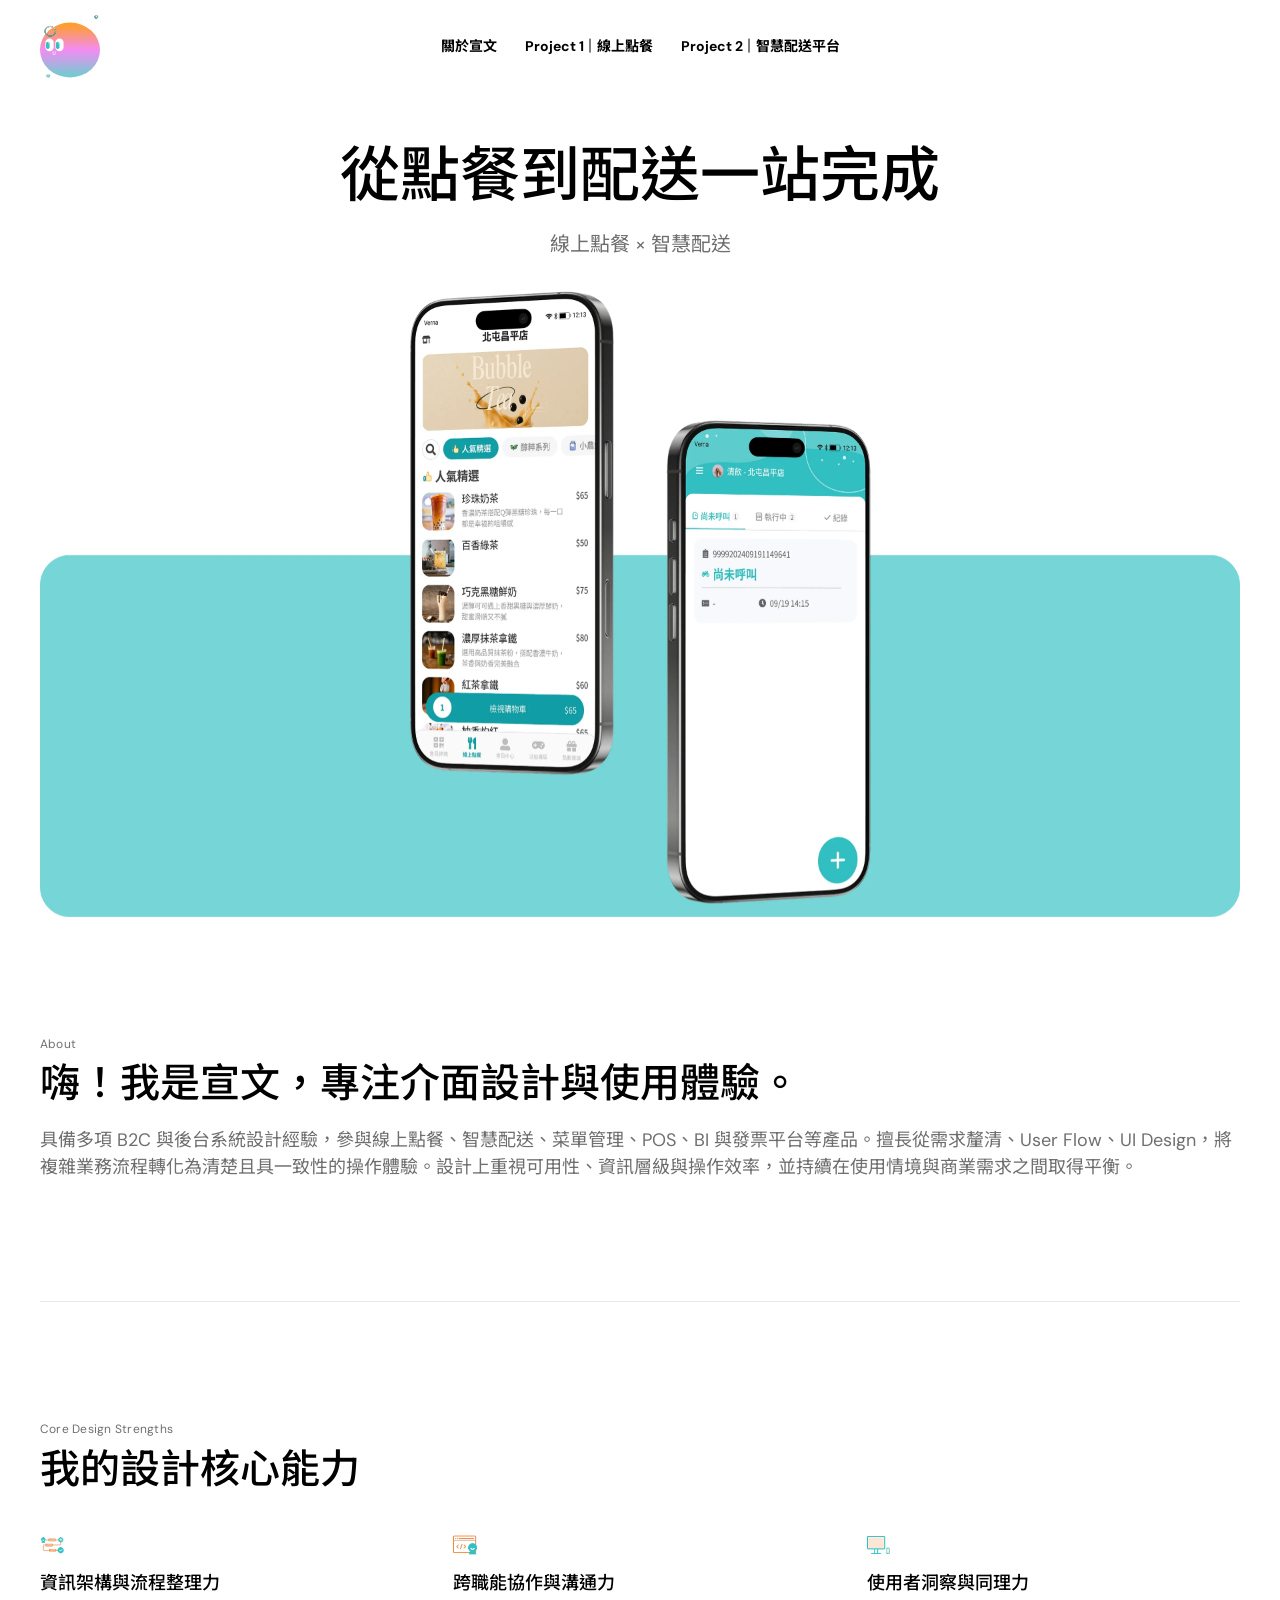
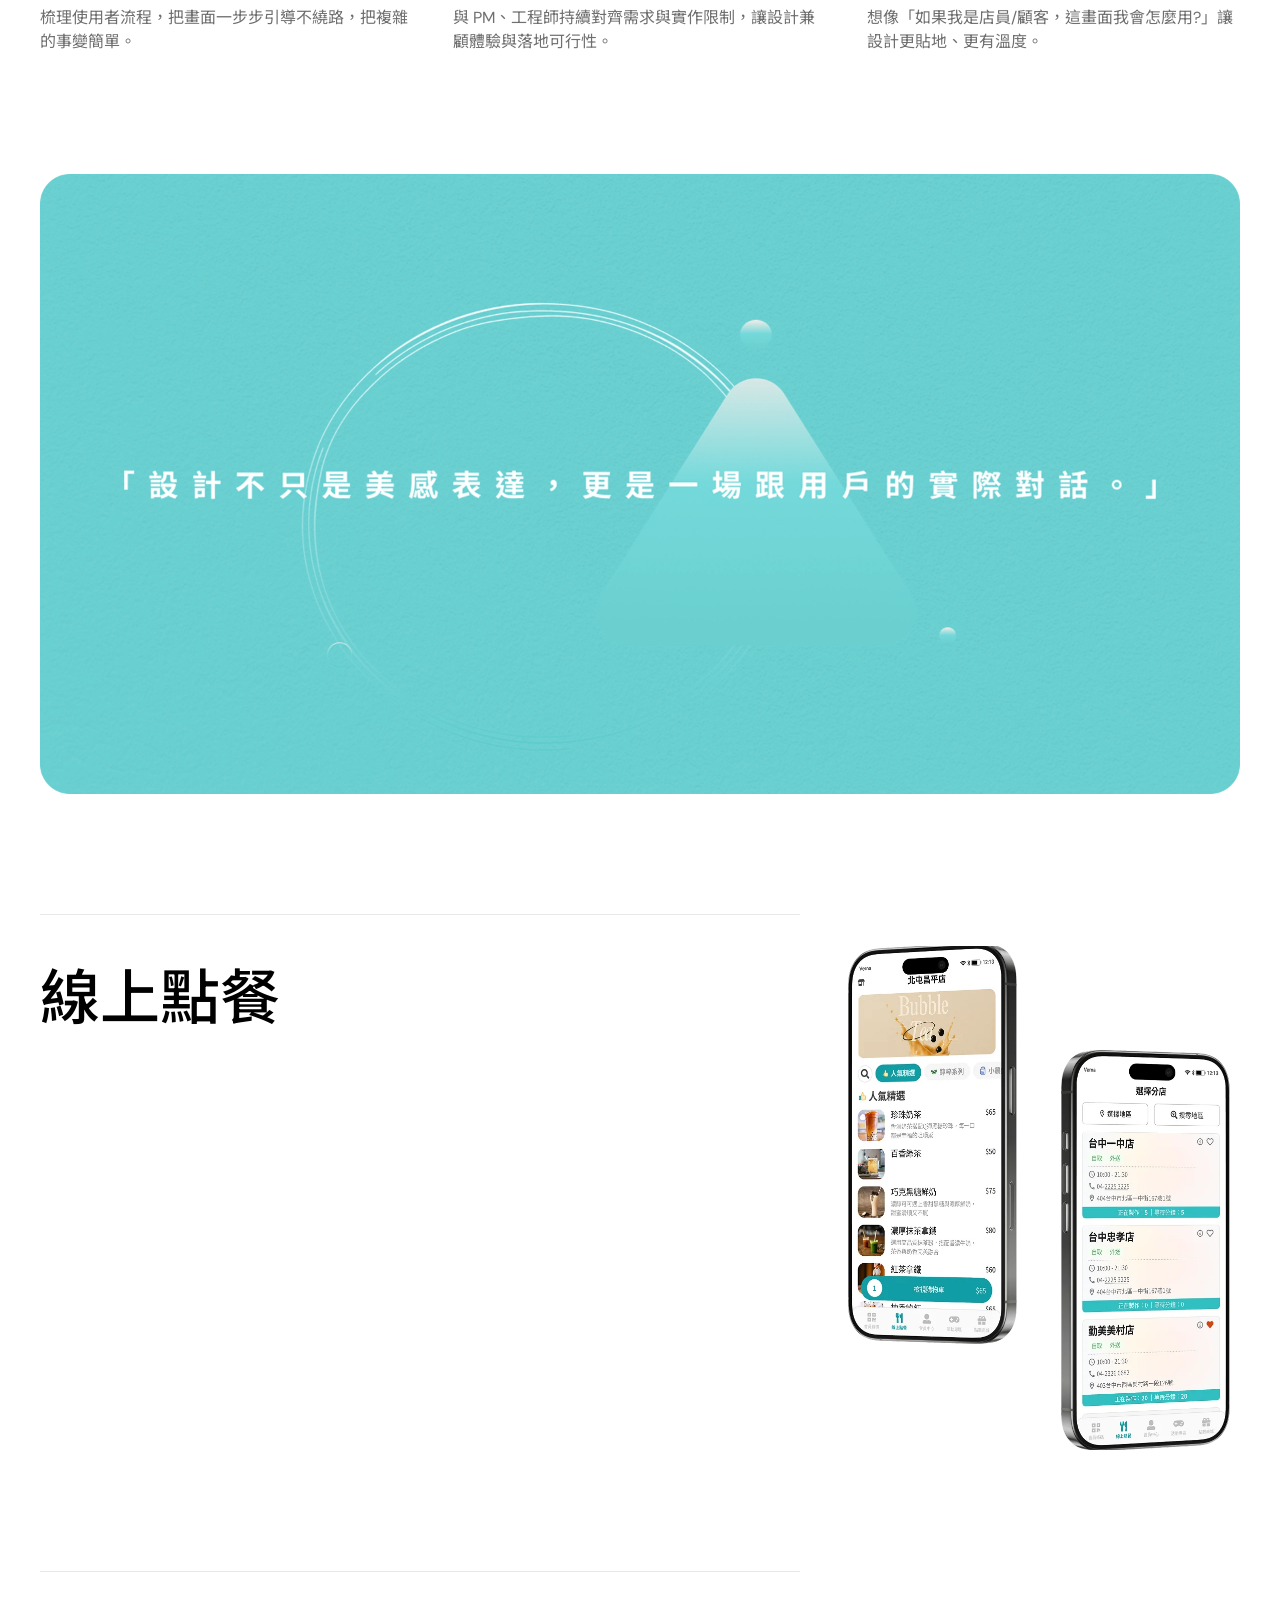
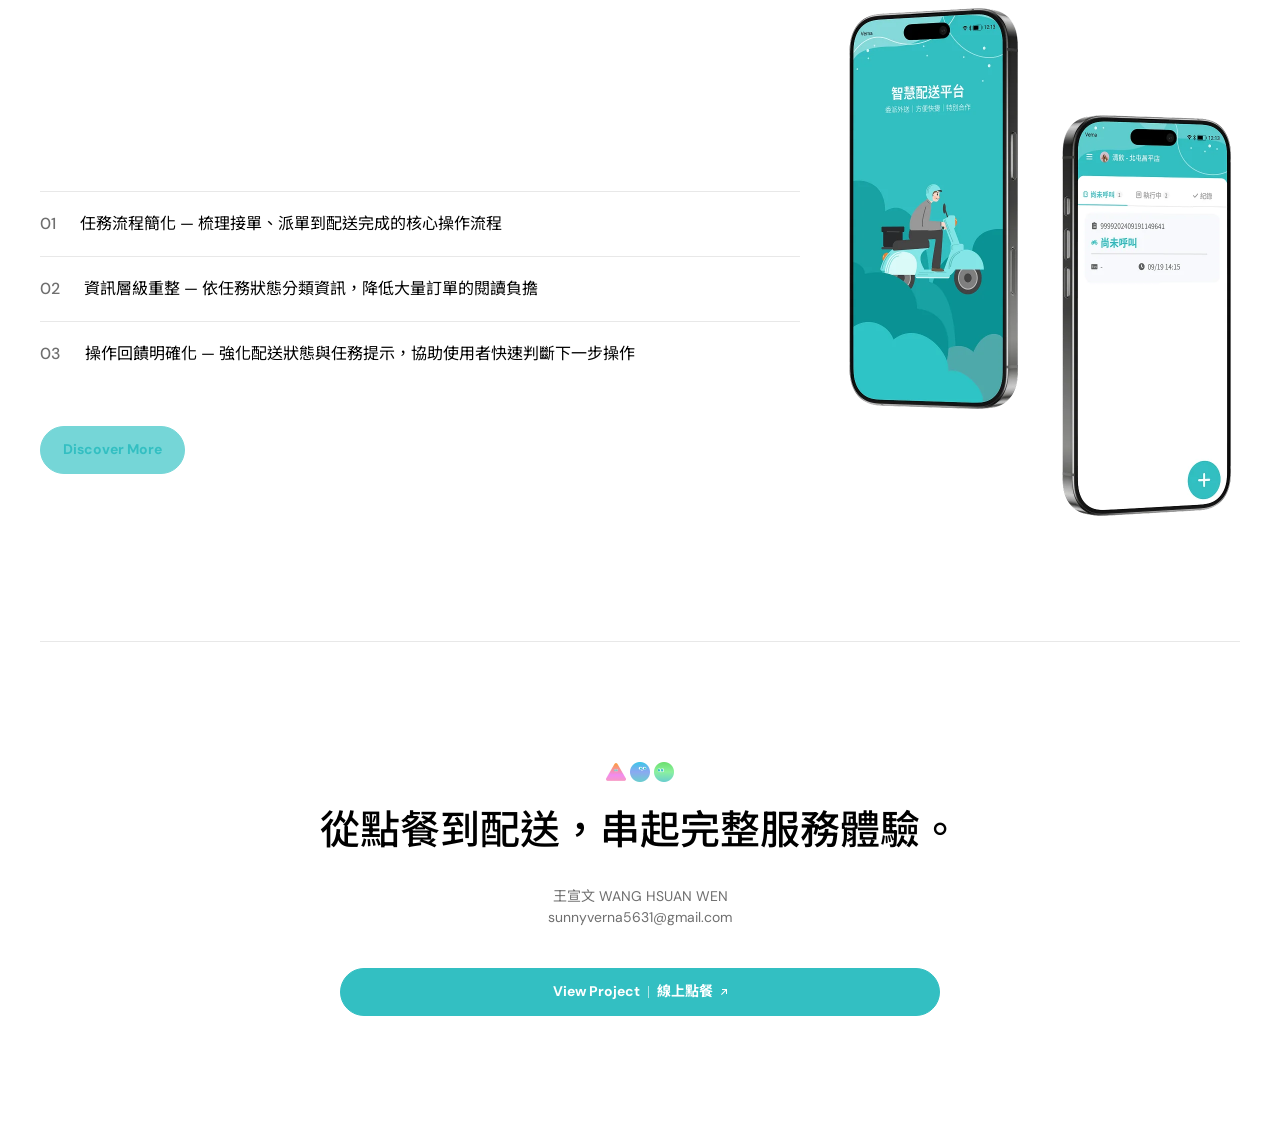
==== index.html @ f7ead249 "首次發布作品集網站：首頁、線上點餐、智慧配送平台" ====
<!doctype html>
<html lang="zh-Hant-TW">
<head>
  <meta charset="utf-8">
  <meta name="viewport" content="width=device-width, initial-scale=1">
  <title>王宣文 Wang Hsuan Wen｜UI/UX 設計作品集</title>
  <meta name="description" content="王宣文的 UI/UX 設計作品集：從點餐到配送一站完成，收錄線上點餐與智慧配送平台案例。">
  <link rel="icon" href="images/logo.svg" type="image/svg+xml">
  <link rel="preconnect" href="https://fonts.googleapis.com">
  <link rel="preconnect" href="https://fonts.gstatic.com" crossorigin>
  <link rel="stylesheet" href="https://fonts.googleapis.com/css2?family=DM+Sans:wght@400;500;700&family=Noto+Sans+TC:wght@400;500;700&display=swap">
  <link rel="stylesheet" href="css/style.css">
  <script>document.documentElement.classList.add('js');</script>
</head>
<body>
  <a class="skip-link" href="#main">跳到主要內容</a>

  <header class="site-header">
    <div class="site-header__inner container">
      <a class="site-header__logo" href="#top" aria-label="回到首頁頂端">
        <img src="images/logo.svg" alt="宣文 Logo" width="60" height="63">
      </a>
      <button class="nav-toggle" type="button" aria-expanded="false" aria-controls="site-nav" aria-label="開啟選單">
        <span class="nav-toggle__bar"></span>
        <span class="nav-toggle__bar"></span>
        <span class="nav-toggle__bar"></span>
      </button>
      <nav class="site-nav" id="site-nav" aria-label="主要導覽">
        <ul class="site-nav__list">
          <li><a href="#about">關於宣文</a></li>
          <li><a href="ordering.html">Project 1<span class="site-nav__sep" aria-hidden="true"></span>線上點餐</a></li>
          <li><a href="delivery.html">Project 2<span class="site-nav__sep" aria-hidden="true"></span>智慧配送平台</a></li>
        </ul>
      </nav>
    </div>
  </header>

  <main id="main">
    <section class="hero container" id="top">
      <h1 class="hero__title">從點餐到配送一站完成</h1>
      <p class="hero__subtitle">線上點餐 <span aria-hidden="true">×</span><span class="visually-hidden">與</span> 智慧配送</p>
      <picture class="hero__image">
        <source media="(min-width: 1280px)" srcset="images/hero-desktop.webp" width="1200" height="629">
        <source media="(min-width: 800px)" srcset="images/hero-tablet.webp" width="720" height="505">
        <img src="images/hero-mobile.webp" alt="線上點餐 App 與智慧配送平台 App 的手機畫面" width="343" height="474" fetchpriority="high">
      </picture>
    </section>

    <section class="section about container" id="about">
      <p class="eyebrow reveal">About</p>
      <h2 class="reveal">嗨！我是宣文，專注介面設計與使用體驗。</h2>
      <p class="about__text reveal">具備多項 B2C 與後台系統設計經驗，參與線上點餐、智慧配送、菜單管理、POS、BI 與發票平台等產品。擅長從需求釐清、User Flow、UI Design，將複雜業務流程轉化為清楚且具一致性的操作體驗。設計上重視可用性、資訊層級與操作效率，並持續在使用情境與商業需求之間取得平衡。</p>
    </section>

    <section class="section strengths container" aria-labelledby="strengths-title">
      <p class="eyebrow reveal">Core Design Strengths</p>
      <h2 id="strengths-title" class="reveal">我的設計核心能力</h2>
      <ul class="strengths__list">
        <li class="strength reveal">
          <img src="images/process-01.webp" alt="" width="24" height="24" loading="lazy">
          <h3>資訊架構與流程整理力</h3>
          <p>梳理使用者流程，把畫面一步步引導不繞路，把複雜的事變簡單。</p>
        </li>
        <li class="strength reveal">
          <img src="images/process-02.webp" alt="" width="24" height="24" loading="lazy">
          <h3>跨職能協作與溝通力</h3>
          <p>與 PM、工程師持續對齊需求與實作限制，讓設計兼顧體驗與落地可行性。</p>
        </li>
        <li class="strength reveal">
          <img src="images/process-03.webp" alt="" width="24" height="24" loading="lazy">
          <h3>使用者洞察與同理力</h3>
          <p>想像「如果我是店員/顧客，這畫面我會怎麼用?」讓設計更貼地、更有溫度。</p>
        </li>
      </ul>
    </section>

    <figure class="section quote container reveal">
      <picture>
        <source media="(min-width: 1280px)" srcset="images/quote-desktop.webp" width="1200" height="620">
        <source media="(min-width: 800px)" srcset="images/quote-tablet.webp" width="720" height="400">
        <img src="images/quote-mobile.webp" alt="「設計不只是美感表達，更是一場跟用戶的實際對話。」" width="343" height="362" loading="lazy">
      </picture>
    </figure>

    <article class="section case container" id="ordering" aria-labelledby="ordering-title">
      <header class="case__header">
        <h2 class="case__title reveal" id="ordering-title">線上點餐</h2>
        <p class="case__summary reveal reveal--delay">突顯使用者體驗的流暢與即時性</p>
      </header>
      <img class="case__image reveal" src="images/ordering.webp" alt="線上點餐 App：菜單頁與選擇分店頁" width="399" height="503" loading="lazy">
      <ol class="case__points reveal">
        <li><span class="case__num">01</span><span>資訊架構優化 — 整合餐點分類、搜尋與門市資訊，提升內容可尋性</span></li>
        <li><span class="case__num">02</span><span>點餐流程簡化 — 重新梳理選品至結帳流程，降低操作負擔</span></li>
        <li><span class="case__num">03</span><span>狀態回饋明確化 — 透過即時狀態與視覺層級，提升訂單資訊辨識效率</span></li>
      </ol>
      <a class="btn case__btn reveal" href="ordering.html">Discover More</a>
    </article>

    <article class="section case container" id="delivery" aria-labelledby="delivery-title">
      <header class="case__header">
        <h2 class="case__title reveal" id="delivery-title">智慧配送平台</h2>
        <p class="case__summary reveal reveal--delay">節省人力、提升流程，讓門市專注於最重要的顧客服務</p>
      </header>
      <img class="case__image reveal" src="images/delivery.webp" alt="智慧配送平台 App：啟動頁與任務列表頁" width="400" height="518" loading="lazy">
      <ol class="case__points reveal">
        <li><span class="case__num">01</span><span>任務流程簡化 — 梳理接單、派單到配送完成的核心操作流程</span></li>
        <li><span class="case__num">02</span><span>資訊層級重整 — 依任務狀態分類資訊，降低大量訂單的閱讀負擔</span></li>
        <li><span class="case__num">03</span><span>操作回饋明確化 — 強化配送狀態與任務提示，協助使用者快速判斷下一步操作</span></li>
      </ol>
      <a class="btn case__btn reveal" href="delivery.html">Discover More</a>
    </article>
  </main>

  <footer class="site-footer container" id="contact">
    <div class="site-footer__inner">
      <img class="site-footer__icons reveal" src="images/icons.webp" alt="" width="68" height="20" loading="lazy">
      <h2 class="site-footer__title reveal">從點餐到配送，串起完整服務體驗。</h2>
      <address class="site-footer__contact reveal">
        王宣文 WANG HSUAN WEN<br>
        <a href="mailto:sunnyverna5631@gmail.com">sunnyverna5631@gmail.com</a>
      </address>
      <a class="btn btn--solid btn--wide reveal" href="ordering.html">
        View Project<span class="btn__sep" aria-hidden="true"></span>線上點餐
        <span class="btn__arrow" aria-hidden="true"></span>
      </a>
    </div>
  </footer>

  <script src="js/main.js" defer></script>
</body>
</html>
---- css/style.css ----
/* ==========================================================================
   設計規格（design/design-notes.md）
   斷點：手機 < 800px、平板 800–1279px、桌機 ≥ 1280px（mobile-first）
   ========================================================================== */
:root {
  --color-primary: #33BFC2;
  --color-secondary: #75D6D7;
  --color-bg: #FFFFFF;
  --color-text: #000000;
  --color-text-muted: #6F6F6F;
  --color-line: #E8E8E8;

  --font-base: "DM Sans", "Noto Sans TC", system-ui, sans-serif;

  --fs-h1: 40px;
  --fs-h2: 20px;
  --fs-h3: 14px;
  --fs-body: 18px;
  --fs-sub: 16px;
  --fs-small: 12px;
  --lh-body: 1.2;

  --content-max: 1200px;
  --gutter: 20px;
  --section-gap: 40px;
  --header-h: 80px;
  /* hero／引言圖的最大顯示寬度＝圖片像素的一半，確保任何寬度都有 2 倍像素 */
  --art-max: 514px;   /* 手機版圖 1029px 寬 */

  --btn-h: 48px;
  --radius-pill: 1000px;
  --btn-fade: .4s ease;
  --ease: cubic-bezier(.2, .7, .2, 1);
}

@media (min-width: 800px) {
  :root {
    --fs-h1: 60px;
    --fs-h2: 40px;
    --fs-h3: 18px;
    --gutter: 40px;
    --section-gap: 80px;
    --header-h: 92px;
    --art-max: 1080px;  /* 平板版圖 2160px 寬 */
  }
}

@media (min-width: 1280px) {
  :root {
    --section-gap: 120px;
    --art-max: 1200px;  /* 桌機版圖 3600px 寬，受內容最大寬度 1200px 限制 */
  }
}

/* ---------- Base ---------- */
*,
*::before,
*::after {
  box-sizing: border-box;
}

html {
  scroll-behavior: smooth;
  scroll-padding-top: var(--header-h);
  -webkit-text-size-adjust: 100%;
}

body {
  margin: 0;
  background: var(--color-bg);
  color: var(--color-text);
  font-family: var(--font-base);
  font-size: var(--fs-body);
  line-height: var(--lh-body);
  -webkit-font-smoothing: antialiased;
}

h1, h2, h3, p, ol, ul, figure, address {
  margin: 0;
}

h1, h2, h3 {
  font-weight: 500;
  line-height: 1.2;
}

h1 { font-size: var(--fs-h1); }
h2 { font-size: var(--fs-h2); }
h3 { font-size: var(--fs-h3); }

ol, ul {
  padding: 0;
  list-style: none;
}

img {
  display: block;
  max-width: 100%;
  height: auto;
}

a {
  color: inherit;
}

address {
  font-style: normal;
}

.container {
  width: 100%;
  max-width: calc(var(--content-max) + var(--gutter) * 2);
  margin-inline: auto;
  padding-inline: var(--gutter);
}

.section {
  margin-top: var(--section-gap);
}

.visually-hidden {
  position: absolute;
  width: 1px;
  height: 1px;
  overflow: hidden;
  clip: rect(0 0 0 0);
  white-space: nowrap;
}

.skip-link {
  position: absolute;
  top: 8px;
  left: 8px;
  z-index: 100;
  padding: 8px 16px;
  background: var(--color-text);
  color: #fff;
  transform: translateY(-200%);
}

.skip-link:focus {
  transform: none;
}

:focus-visible {
  outline: 2px solid var(--color-primary);
  outline-offset: 3px;
}

.eyebrow {
  margin-bottom: 8px;
  color: var(--color-text-muted);
  font-size: var(--fs-small);
  letter-spacing: .02em;
}

/* ---------- Button ---------- */
.btn {
  display: inline-flex;
  align-items: center;
  justify-content: center;
  gap: 8px;
  height: var(--btn-h);
  padding: 0 22px;
  border: 1px solid var(--color-secondary);
  border-radius: var(--radius-pill);
  background: var(--color-secondary);
  color: var(--color-primary);
  font-size: 14px;
  font-weight: 700;
  text-decoration: none;
  transition:
    background-color var(--btn-fade),
    color var(--btn-fade),
    border-color var(--btn-fade);
}

.btn:hover {
  border-color: var(--color-primary);
  background: #FFFFFF;
  color: var(--color-primary);
}

.btn--solid {
  border-color: var(--color-primary);
  background: var(--color-primary);
  color: #FFFFFF;
}

.btn--wide {
  width: 100%;
  max-width: 600px;
}

.btn__sep {
  width: 1px;
  height: 12px;
  background: currentColor;
  opacity: .6;
  transition: background-color var(--btn-fade);
}

/* 用 arrow 圖當遮罩，箭頭顏色會跟著文字色在 hover 時一起變 */
.btn__arrow {
  width: 7px;
  height: 20px;
  background: currentColor;
  -webkit-mask: url("../images/arrow.webp") center / contain no-repeat;
          mask: url("../images/arrow.webp") center / contain no-repeat;
  transition: background-color var(--btn-fade);
}

/* ---------- Header ---------- */
.site-header {
  position: sticky;
  top: 0;
  z-index: 50;
  background: var(--color-bg);
  border-radius: 0 0 20px 20px;
  box-shadow: 0 4px 16px rgba(0, 0, 0, .06);
}

.site-header__inner {
  display: flex;
  align-items: center;
  justify-content: space-between;
  height: var(--header-h);
}

.site-header__logo img {
  width: 44px;
  height: auto;
}

.nav-toggle {
  display: flex;
  flex-direction: column;
  justify-content: center;
  gap: 4px;
  width: 44px;
  height: 44px;
  margin-right: -10px;
  padding: 10px;
  border: 0;
  background: none;
  cursor: pointer;
}

.nav-toggle__bar {
  display: block;
  height: 2px;
  background: var(--color-text);
  border-radius: 2px;
  transition: transform .25s var(--ease), opacity .2s;
}

.nav-toggle[aria-expanded="true"] .nav-toggle__bar:nth-child(1) { transform: translateY(6px) rotate(45deg); }
.nav-toggle[aria-expanded="true"] .nav-toggle__bar:nth-child(2) { opacity: 0; }
.nav-toggle[aria-expanded="true"] .nav-toggle__bar:nth-child(3) { transform: translateY(-6px) rotate(-45deg); }

.site-nav {
  position: absolute;
  top: 100%;
  left: 0;
  right: 0;
  padding: 8px var(--gutter) 24px;
  background: var(--color-bg);
  border-radius: 0 0 20px 20px;
  box-shadow: 0 12px 16px rgba(0, 0, 0, .06);
  visibility: hidden;
  opacity: 0;
  transform: translateY(-8px);
  transition: opacity .2s, transform .2s var(--ease), visibility 0s .2s;
}

.site-nav.is-open {
  visibility: visible;
  opacity: 1;
  transform: none;
  transition: opacity .2s, transform .2s var(--ease);
}

.site-nav__list a {
  display: flex;
  align-items: center;
  gap: 6px;
  padding: 14px 0;
  border-bottom: 1px solid var(--color-line);
  font-size: 16px;
  font-weight: 700;
  text-decoration: none;
  transition: color .2s;
}

.site-nav__list a:hover {
  color: var(--color-primary);
}

.site-nav__sep {
  width: 1px;
  height: 14px;
  background: currentColor;
}

@media (min-width: 800px) {
  .site-header {
    border-radius: 0;
    box-shadow: none;
  }

  .site-header__logo img {
    width: 60px;
  }

  .nav-toggle {
    display: none;
  }

  /* 桌機和平板：導覽列置中於畫面 */
  .site-nav {
    position: absolute;
    top: 50%;
    left: 50%;
    right: auto;
    padding: 0;
    background: none;
    box-shadow: none;
    visibility: visible;
    opacity: 1;
    transform: translate(-50%, -50%);
    transition: none;
  }

  .site-header__inner {
    position: relative;
  }

  .site-nav__list {
    display: flex;
    gap: 28px;
    white-space: nowrap;
  }

  .site-nav__list a {
    padding: 8px 0;
    border: 0;
    font-size: 14px;
  }
}

/* ---------- Hero ---------- */
.hero {
  padding-top: 32px;
  text-align: center;
}

.hero__subtitle {
  margin-top: 16px;
  color: var(--color-text-muted);
  font-size: 20px;
}

.hero__image img {
  width: 100%;
  max-width: var(--art-max);
  margin-top: 16px;
  margin-inline: auto;
}

@media (min-width: 800px) {
  .hero {
    padding-top: 48px;
  }

  .hero__subtitle {
    margin-top: 20px;
  }

  .hero__image img {
    margin-top: 32px;
  }
}

/* 載入時依序淡入：主標 → 副標 → 圖片（純 CSS，不需等 JS） */
.hero__title,
.hero__subtitle,
.hero__image img {
  animation: hero-fade-in .8s var(--ease) both;
}

.hero__title    { animation-delay: .1s; }
.hero__subtitle { animation-delay: .4s; }
.hero__image img {
  animation-duration: 1s;
  animation-delay: .7s;
}

@keyframes hero-fade-in {
  from {
    opacity: 0;
    transform: translateY(24px);
  }
  to {
    opacity: 1;
    transform: none;
  }
}

/* ---------- About ---------- */
.about h2 {
  margin-bottom: 20px;
}

.about__text {
  color: var(--color-text-muted);
  font-size: var(--fs-sub); /* 手機：與能力卡片說明同大小 */
  line-height: 1.5; /* 與能力卡片說明一致 */
}

@media (min-width: 800px) {
  .about__text {
    font-size: var(--fs-body);
  }
}

/* ---------- Strengths ---------- */
/* 與頁尾相同的分隔線：寬度＝內容欄，線下間距與頁尾一致 */
.strengths::before {
  content: "";
  display: block;
  margin-bottom: var(--section-gap);
  border-top: 1px solid var(--color-line);
}

@media (min-width: 800px) {
  .strengths::before {
    margin-bottom: 120px;
  }
}

.strengths__list {
  display: grid;
  gap: 40px;
  margin-top: 32px;
}

.strength h3 {
  margin: 16px 0 12px;
}

.strength p {
  color: var(--color-text-muted);
  font-size: var(--fs-sub);
  line-height: 1.5;
}

@media (min-width: 800px) {
  .strengths__list {
    grid-template-columns: repeat(2, 1fr);
    gap: 48px 40px;
    margin-top: 40px;
  }
}

@media (min-width: 1280px) {
  .strengths__list {
    grid-template-columns: repeat(3, 1fr);
  }
}

/* ---------- Quote ---------- */
.quote img {
  width: 100%;
  max-width: var(--art-max);
  margin-inline: auto;
}

/* ---------- Case ---------- */
/* 手機：標題 → 圖 → 列表 → 按鈕；平板以上：左文右圖 */
.case {
  display: grid;
  grid-template-areas:
    "header"
    "image"
    "points"
    "btn";
}

.case__header {
  grid-area: header;
  padding-top: 40px;
  border-top: 1px solid var(--color-line);
}

.case__title {
  font-size: var(--fs-h1);
}

.case__summary {
  margin-top: 8px;
  color: var(--color-text-muted);
  font-size: var(--fs-sub);
}

.case__image {
  grid-area: image;
  justify-self: center;
  width: 100%;
  max-width: 400px;
  margin-top: 24px;
}

.case__points {
  grid-area: points;
  margin-top: 24px;
}

.case__points li {
  display: flex;
  gap: 24px;
  padding: 20px 0;
  border-top: 1px solid var(--color-line);
  font-size: var(--fs-sub);
  line-height: 1.5;
}

.case__num {
  flex: none;
  color: var(--color-text-muted);
  font-weight: 500;
}

.case__btn {
  grid-area: btn;
  justify-self: start;
  margin-top: 24px;
}

@media (min-width: 800px) {
  .case {
    grid-template-columns: minmax(0, 1fr) minmax(0, 300px);
    grid-template-rows: auto auto 1fr;
    grid-template-areas:
      "header image"
      "points image"
      "btn    image";
    column-gap: 40px;
  }

  .case__header {
    padding-top: 48px;
  }

  .case__summary {
    margin-top: 40px;
  }

  .case__image {
    align-self: start;
    margin-top: 32px;
  }

  .case__points {
    margin-top: 40px;
  }

  .case__btn {
    align-self: start;
    margin-top: 40px;
  }
}

@media (min-width: 1280px) {
  .case {
    grid-template-columns: minmax(0, 780px) minmax(0, 400px);
    justify-content: space-between;
  }
}

/* ---------- Footer ---------- */
.site-footer {
  margin-top: var(--section-gap);
  padding-bottom: 80px;
}

.site-footer__inner {
  display: flex;
  flex-direction: column;
  align-items: center;
  padding-top: var(--section-gap);
  border-top: 1px solid var(--color-line);
  text-align: center;
}

.site-footer__title {
  margin-top: 24px;
}

.site-footer__contact {
  margin: 32px 0 40px;
  color: var(--color-text-muted);
  font-size: 14px;
  line-height: 1.5;
}

.site-footer__contact a {
  text-decoration: none;
}

.site-footer__contact a:hover {
  color: var(--color-primary);
  text-decoration: underline;
}

@media (min-width: 800px) {
  .site-footer {
    padding-bottom: 120px;
  }

  .site-footer__inner {
    padding-top: 120px;
  }
}

/* ---------- Scroll reveal（只在 JS 啟用時隱藏，避免沒有 JS 時內容消失） ---------- */
.js .reveal {
  opacity: 0;
  transform: translateY(24px);
  transition: opacity .7s var(--ease), transform .7s var(--ease);
}

.js .reveal.is-visible {
  opacity: 1;
  transform: none;
}

/* 按鈕同時有捲動淡入和 hover 淡入，transition 要合併，否則 hover 會被蓋掉 */
.js .btn.reveal {
  transition:
    opacity .7s var(--ease),
    transform .7s var(--ease),
    background-color var(--btn-fade),
    color var(--btn-fade),
    border-color var(--btn-fade);
}

/* 案例大標題先出現，簡介稍後跟上 */
.js .reveal--delay {
  transition-delay: .15s;
}

@media (prefers-reduced-motion: reduce) {
  html {
    scroll-behavior: auto;
  }

  .js .reveal {
    opacity: 1;
    transform: none;
    transition: none;
  }

  .hero__title,
  .hero__subtitle,
  .hero__image img {
    animation: none;
  }
}
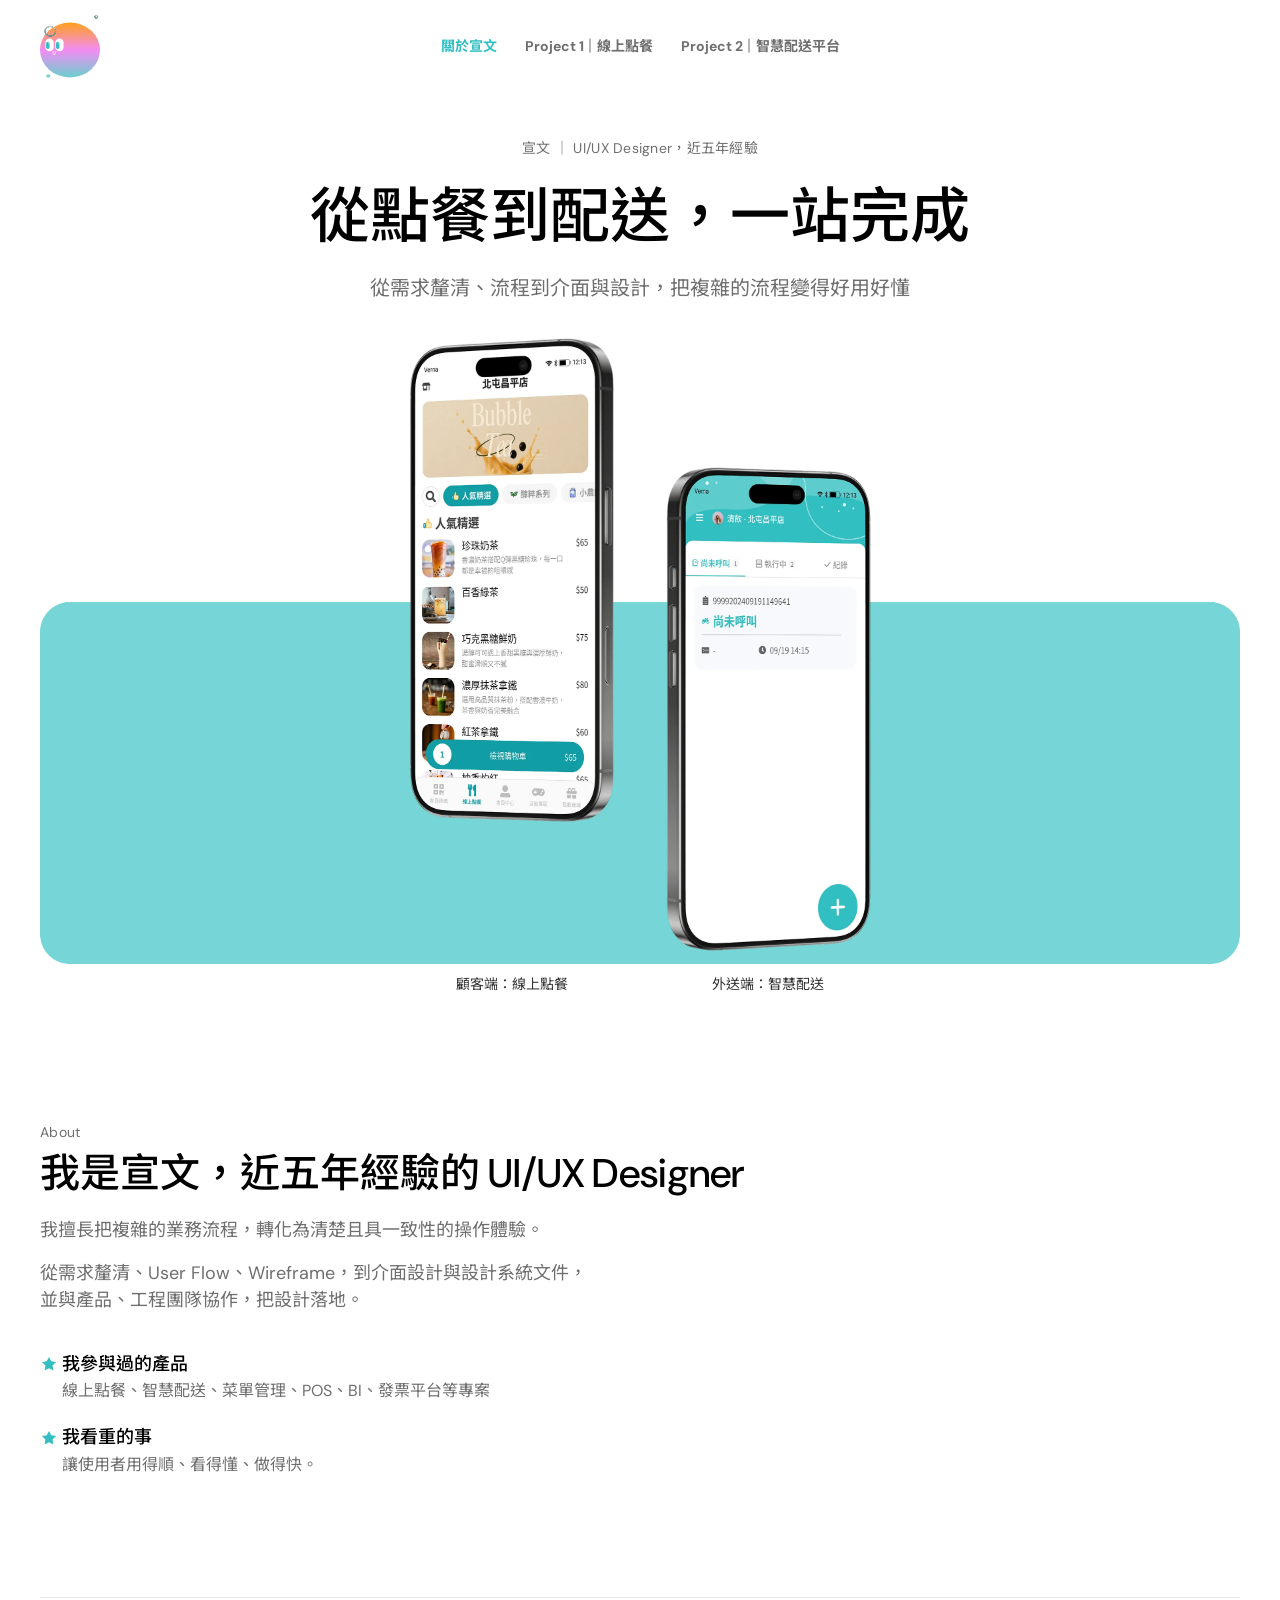
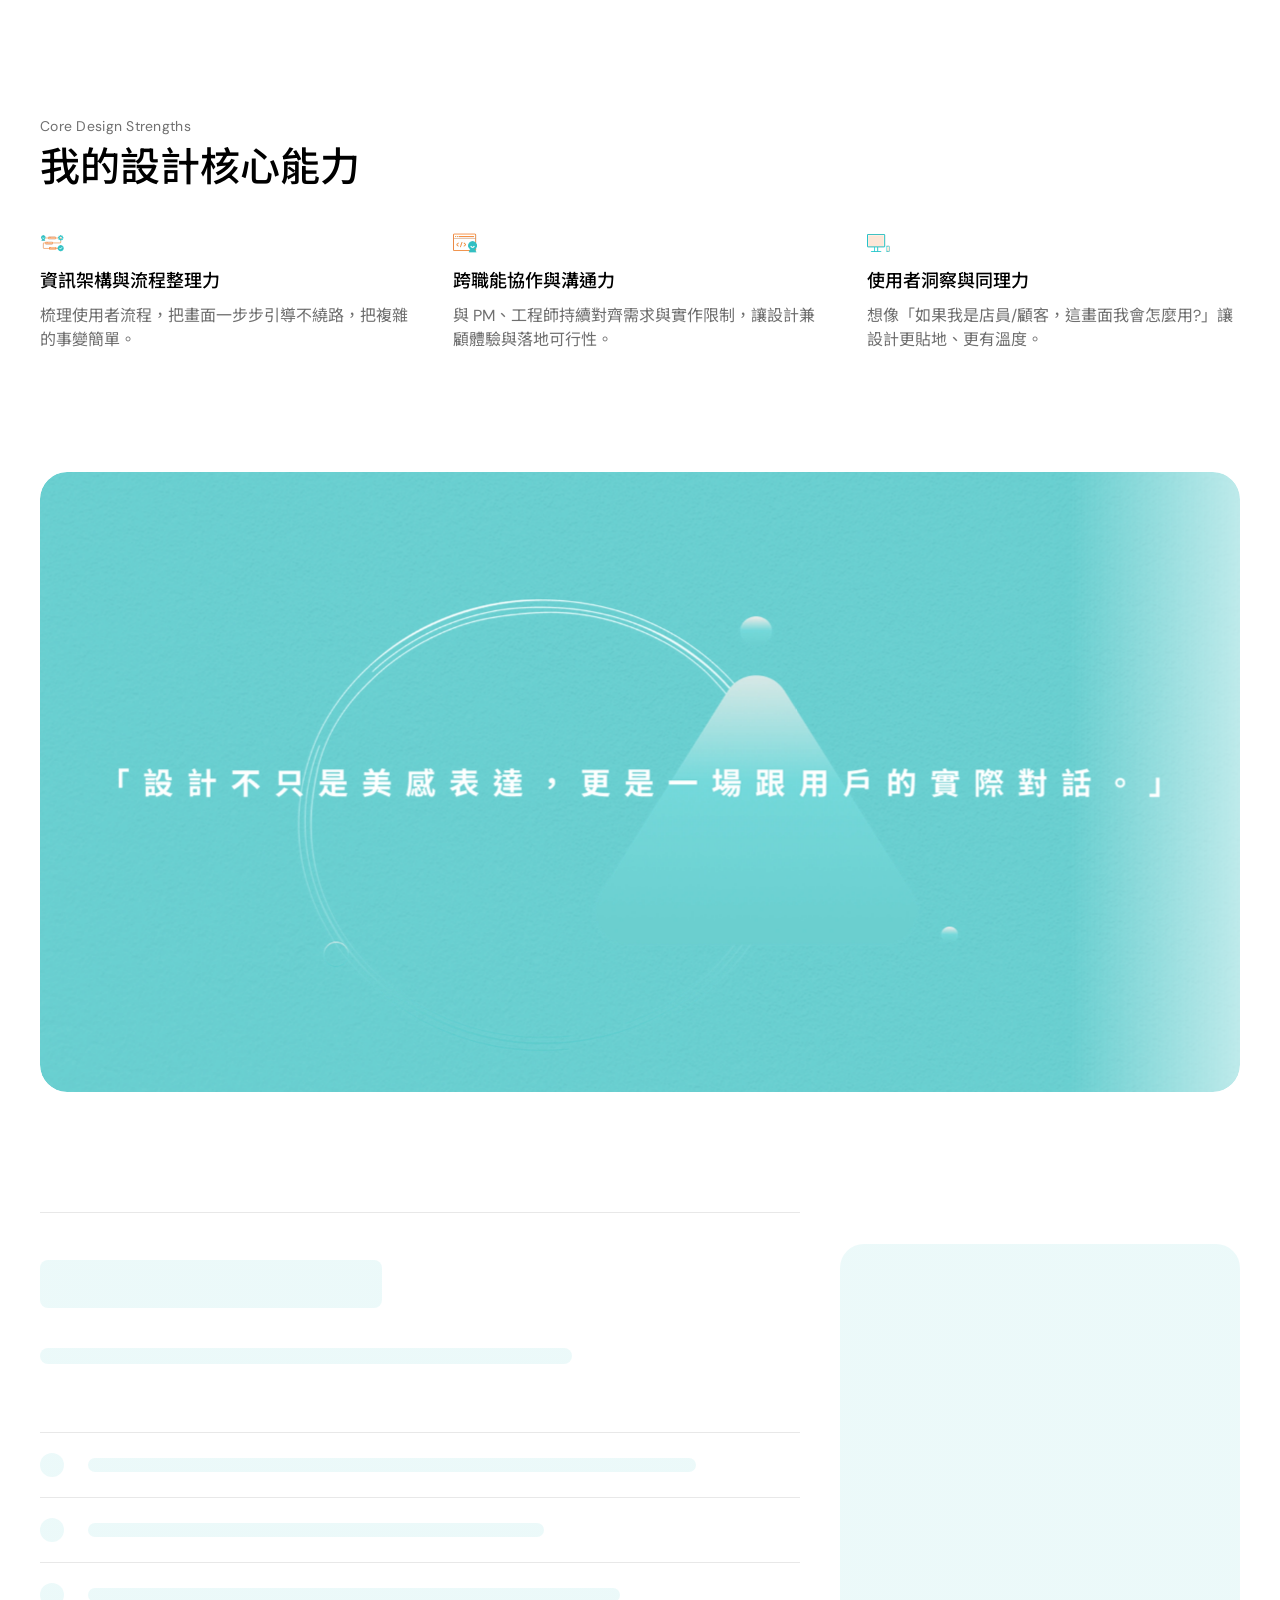
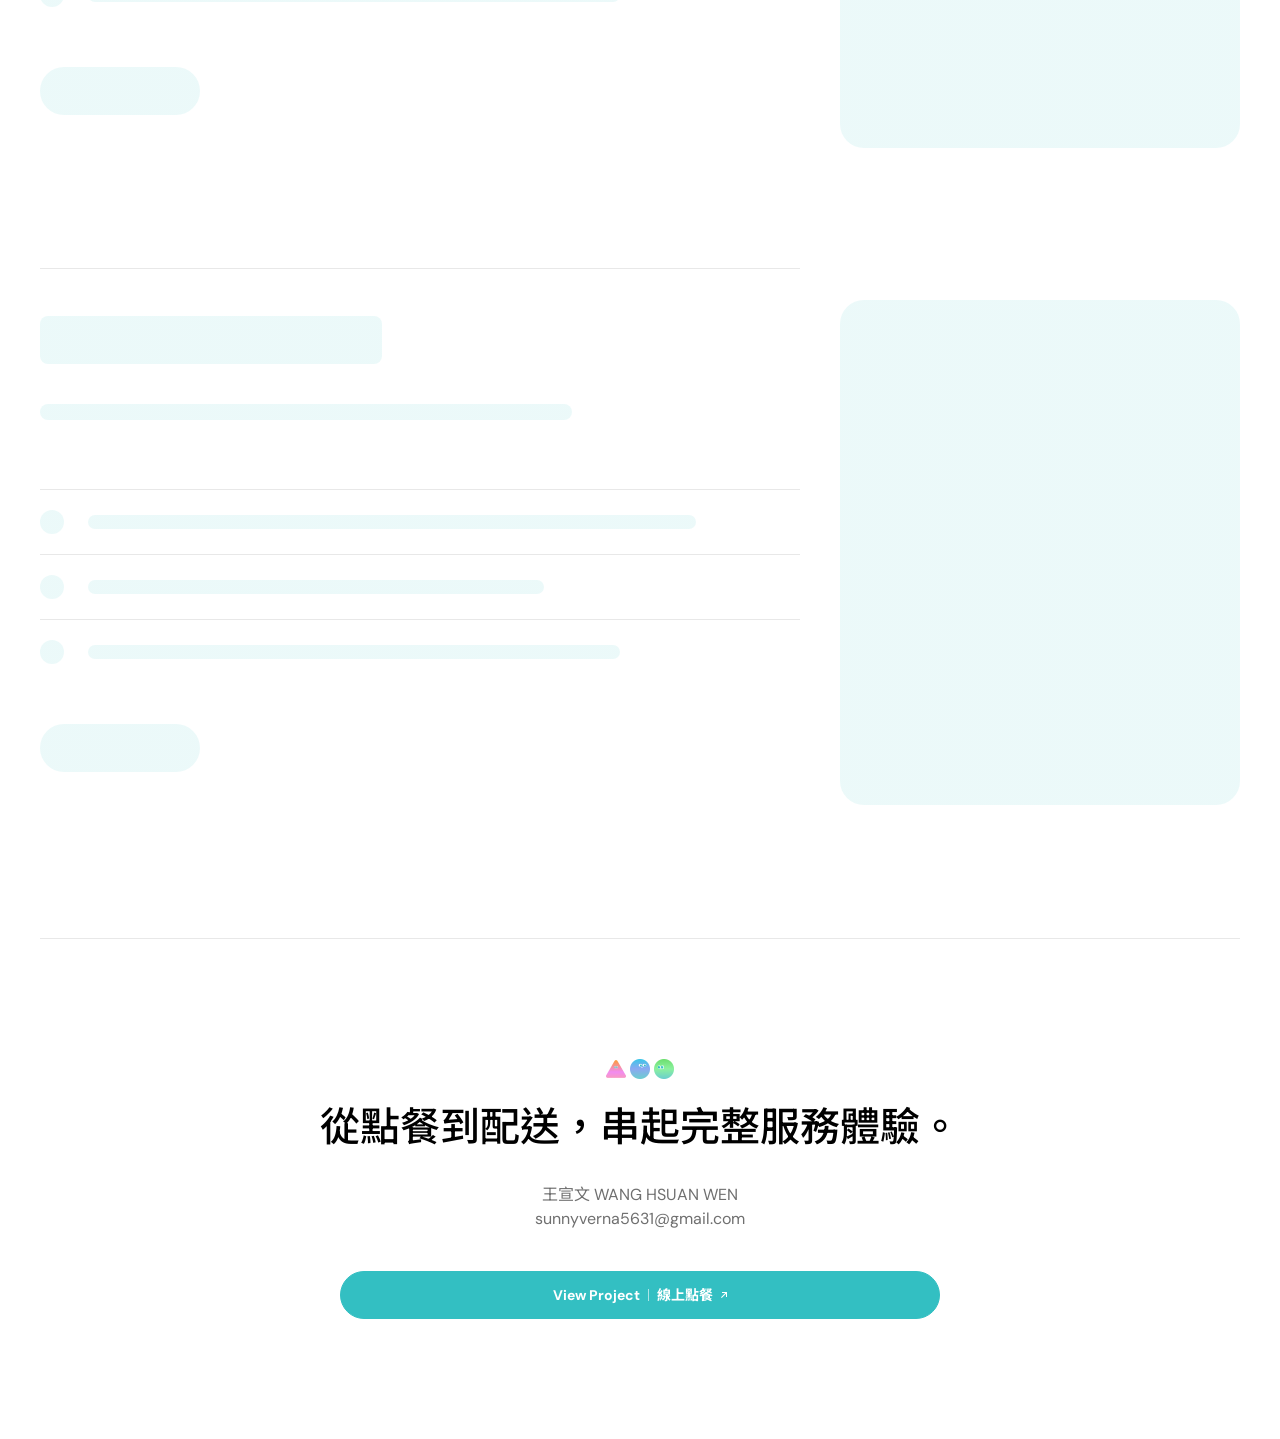
==== commit 31be0376: "更新首頁主視覺與關於內容，調整字級與導覽樣式，新增遮罩揭示、逐行揭示與骨架載入動畫 Co-Authored-By: Claude Opus 5.5 <noreply@anthropic.com>" ====
--- a/index.html
+++ b/index.html
@@ -27,7 +27,7 @@
       </button>
       <nav class="site-nav" id="site-nav" aria-label="主要導覽">
         <ul class="site-nav__list">
-          <li><a href="#about">關於宣文</a></li>
+          <li><a href="index.html" aria-current="page">關於宣文</a></li>
           <li><a href="ordering.html">Project 1<span class="site-nav__sep" aria-hidden="true"></span>線上點餐</a></li>
           <li><a href="delivery.html">Project 2<span class="site-nav__sep" aria-hidden="true"></span>智慧配送平台</a></li>
         </ul>
@@ -36,20 +36,43 @@
   </header>
 
   <main id="main">
-    <section class="hero container" id="top">
-      <h1 class="hero__title">從點餐到配送一站完成</h1>
-      <p class="hero__subtitle">線上點餐 <span aria-hidden="true">×</span><span class="visually-hidden">與</span> 智慧配送</p>
-      <picture class="hero__image">
-        <source media="(min-width: 1280px)" srcset="images/hero-desktop.webp" width="1200" height="629">
-        <source media="(min-width: 800px)" srcset="images/hero-tablet.webp" width="720" height="505">
-        <img src="images/hero-mobile.webp" alt="線上點餐 App 與智慧配送平台 App 的手機畫面" width="343" height="474" fetchpriority="high">
-      </picture>
+    <section class="hero hero--home container" id="top">
+      <p class="eyebrow hero__eyebrow">宣文 ｜ UI/UX Designer，近五年經驗</p>
+      <h1 class="hero__title"><span class="hero__line">從點餐到配送，</span><span class="hero__line">一站完成</span></h1>
+      <p class="hero__subtitle">從需求釐清、流程到介面與設計，把複雜的流程變得好用好懂</p>
+      <div class="hero__showcase">
+        <div class="hero__frame soft-reveal" data-reveal-delay="0.5">
+          <picture class="hero__image soft-reveal__media">
+            <source media="(min-width: 1280px)" srcset="images/hero-desktop.webp" width="1200" height="629">
+            <source media="(min-width: 800px)" srcset="images/hero-tablet.webp" width="720" height="505">
+            <img src="images/hero-mobile.webp" alt="線上點餐 App 與智慧配送平台 App 的手機畫面" width="343" height="474" fetchpriority="high">
+          </picture>
+          <!-- 點手機畫面也能進案例頁；鍵盤與螢幕報讀改用下方文字連結，避免重複 -->
+          <a class="hero__phone hero__phone--ordering" href="ordering.html" tabindex="-1" aria-hidden="true"></a>
+          <a class="hero__phone hero__phone--delivery" href="delivery.html" tabindex="-1" aria-hidden="true"></a>
+        </div>
+        <div class="hero__labels">
+          <a class="hero__label hero__label--ordering" href="ordering.html">顧客端：線上點餐</a>
+          <a class="hero__label hero__label--delivery" href="delivery.html">外送端：智慧配送</a>
+        </div>
+      </div>
     </section>
 
     <section class="section about container" id="about">
       <p class="eyebrow reveal">About</p>
-      <h2 class="reveal">嗨！我是宣文，專注介面設計與使用體驗。</h2>
-      <p class="about__text reveal">具備多項 B2C 與後台系統設計經驗，參與線上點餐、智慧配送、菜單管理、POS、BI 與發票平台等產品。擅長從需求釐清、User Flow、UI Design，將複雜業務流程轉化為清楚且具一致性的操作體驗。設計上重視可用性、資訊層級與操作效率，並持續在使用情境與商業需求之間取得平衡。</p>
+      <h2 class="reveal"><span class="about__phrase">我是宣文，</span><span class="about__phrase">近五年經驗的 UI/UX Designer</span></h2>
+      <p class="about__text reveal"><span class="about__phrase">我擅長把複雜的業務流程，</span><span class="about__phrase">轉化為清楚且具一致性的操作體驗。</span></p>
+      <p class="about__text reveal"><span class="about__phrase">從需求釐清、User Flow、Wireframe，</span><span class="about__phrase">到介面設計與設計系統文件，</span><br><span class="about__phrase">並與產品、工程團隊協作，</span><span class="about__phrase">把設計落地。</span></p>
+      <dl class="about__facts reveal">
+        <div class="about__fact">
+          <dt><svg class="about__star" viewBox="0 0 24 24" aria-hidden="true"><path d="M12 2.5l2.94 5.96 6.56.95-4.75 4.63 1.12 6.53L12 17.5l-5.87 3.07 1.12-6.53L2.5 9.41l6.56-.95z"/></svg>我參與過的產品</dt>
+          <dd><span class="about__phrase">線上點餐、</span><span class="about__phrase">智慧配送、</span><span class="about__phrase">菜單管理、</span><span class="about__phrase">POS、</span><span class="about__phrase">BI、</span><span class="about__phrase">發票平台等專案</span></dd>
+        </div>
+        <div class="about__fact">
+          <dt><svg class="about__star" viewBox="0 0 24 24" aria-hidden="true"><path d="M12 2.5l2.94 5.96 6.56.95-4.75 4.63 1.12 6.53L12 17.5l-5.87 3.07 1.12-6.53L2.5 9.41l6.56-.95z"/></svg>我看重的事</dt>
+          <dd><span class="about__phrase">讓使用者用得順、看得懂、做得快。</span></dd>
+        </div>
+      </dl>
     </section>
 
     <section class="section strengths container" aria-labelledby="strengths-title">
@@ -74,40 +97,60 @@
       </ul>
     </section>
 
-    <figure class="section quote container reveal">
-      <picture>
-        <source media="(min-width: 1280px)" srcset="images/quote-desktop.webp" width="1200" height="620">
-        <source media="(min-width: 800px)" srcset="images/quote-tablet.webp" width="720" height="400">
-        <img src="images/quote-mobile.webp" alt="「設計不只是美感表達，更是一場跟用戶的實際對話。」" width="343" height="362" loading="lazy">
-      </picture>
+    <figure class="section quote container">
+      <!-- 柔邊遮罩揭示：外框負責遮罩，內層圖片負責縮放位移（動畫在 js/main.js） -->
+      <div class="soft-reveal">
+        <picture class="soft-reveal__media">
+          <source media="(min-width: 1280px)" srcset="images/quote-desktop.webp" width="1200" height="620">
+          <source media="(min-width: 800px)" srcset="images/quote-tablet.webp" width="720" height="400">
+          <img src="images/quote-mobile.webp" alt="「設計不只是美感表達，更是一場跟用戶的實際對話。」" width="343" height="362" loading="lazy">
+        </picture>
+      </div>
     </figure>
 
+    <!-- 案例卡片：載入中先顯示骨架（.case__sk），圖片載好後換成真正內容（切換在 js/main.js） -->
     <article class="section case container" id="ordering" aria-labelledby="ordering-title">
       <header class="case__header">
-        <h2 class="case__title reveal" id="ordering-title">線上點餐</h2>
-        <p class="case__summary reveal reveal--delay">突顯使用者體驗的流暢與即時性</p>
+        <h2 class="case__title" id="ordering-title">線上點餐</h2>
+        <p class="case__summary">突顯使用者體驗的流暢與即時性</p>
       </header>
-      <img class="case__image reveal" src="images/ordering.webp" alt="線上點餐 App：菜單頁與選擇分店頁" width="399" height="503" loading="lazy">
-      <ol class="case__points reveal">
+      <img class="case__image" src="images/ordering.webp" alt="線上點餐 App：菜單頁與選擇分店頁" width="399" height="503" loading="lazy">
+      <ol class="case__points">
         <li><span class="case__num">01</span><span>資訊架構優化 — 整合餐點分類、搜尋與門市資訊，提升內容可尋性</span></li>
         <li><span class="case__num">02</span><span>點餐流程簡化 — 重新梳理選品至結帳流程，降低操作負擔</span></li>
         <li><span class="case__num">03</span><span>狀態回饋明確化 — 透過即時狀態與視覺層級，提升訂單資訊辨識效率</span></li>
       </ol>
-      <a class="btn case__btn reveal" href="ordering.html">Discover More</a>
+      <a class="btn case__btn" href="ordering.html">Discover More</a>
+      <div class="case__sk case__sk--header" aria-hidden="true"><span class="sk sk--title"></span><span class="sk sk--line"></span></div>
+      <div class="case__sk case__sk--image sk" aria-hidden="true"></div>
+      <div class="case__sk case__sk--points" aria-hidden="true">
+        <div class="sk-row"><span class="sk sk--dot"></span><span class="sk sk--bar"></span></div>
+        <div class="sk-row"><span class="sk sk--dot"></span><span class="sk sk--bar"></span></div>
+        <div class="sk-row"><span class="sk sk--dot"></span><span class="sk sk--bar"></span></div>
+      </div>
+      <div class="case__sk case__sk--btn sk" aria-hidden="true"></div>
     </article>
 
     <article class="section case container" id="delivery" aria-labelledby="delivery-title">
       <header class="case__header">
-        <h2 class="case__title reveal" id="delivery-title">智慧配送平台</h2>
-        <p class="case__summary reveal reveal--delay">節省人力、提升流程，讓門市專注於最重要的顧客服務</p>
+        <h2 class="case__title" id="delivery-title">智慧配送平台</h2>
+        <p class="case__summary">節省人力、提升流程，讓門市專注於最重要的顧客服務</p>
       </header>
-      <img class="case__image reveal" src="images/delivery.webp" alt="智慧配送平台 App：啟動頁與任務列表頁" width="400" height="518" loading="lazy">
-      <ol class="case__points reveal">
+      <img class="case__image" src="images/delivery.webp" alt="智慧配送平台 App：啟動頁與任務列表頁" width="400" height="518" loading="lazy">
+      <ol class="case__points">
         <li><span class="case__num">01</span><span>任務流程簡化 — 梳理接單、派單到配送完成的核心操作流程</span></li>
         <li><span class="case__num">02</span><span>資訊層級重整 — 依任務狀態分類資訊，降低大量訂單的閱讀負擔</span></li>
         <li><span class="case__num">03</span><span>操作回饋明確化 — 強化配送狀態與任務提示，協助使用者快速判斷下一步操作</span></li>
       </ol>
-      <a class="btn case__btn reveal" href="delivery.html">Discover More</a>
+      <a class="btn case__btn" href="delivery.html">Discover More</a>
+      <div class="case__sk case__sk--header" aria-hidden="true"><span class="sk sk--title"></span><span class="sk sk--line"></span></div>
+      <div class="case__sk case__sk--image sk" aria-hidden="true"></div>
+      <div class="case__sk case__sk--points" aria-hidden="true">
+        <div class="sk-row"><span class="sk sk--dot"></span><span class="sk sk--bar"></span></div>
+        <div class="sk-row"><span class="sk sk--dot"></span><span class="sk sk--bar"></span></div>
+        <div class="sk-row"><span class="sk sk--dot"></span><span class="sk sk--bar"></span></div>
+      </div>
+      <div class="case__sk case__sk--btn sk" aria-hidden="true"></div>
     </article>
   </main>
 
@@ -126,6 +169,7 @@
     </div>
   </footer>
 
+  <script src="https://cdnjs.cloudflare.com/ajax/libs/gsap/3.12.5/gsap.min.js" defer></script>
   <script src="js/main.js" defer></script>
 </body>
 </html>
--- a/css/style.css
+++ b/css/style.css
@@ -14,10 +14,10 @@
 
   --fs-h1: 40px;
   --fs-h2: 20px;
-  --fs-h3: 14px;
+  --fs-h3: 16px;      /* 不小於內文，靠黑色與字重和灰色內文區分 */
   --fs-body: 18px;
   --fs-sub: 16px;
-  --fs-small: 12px;
+  --fs-small: 14px;   /* 小字下限：12px 灰字在手機上不易閱讀 */
   --lh-body: 1.2;
 
   --content-max: 1200px;
@@ -286,12 +286,15 @@
   gap: 6px;
   padding: 14px 0;
   border-bottom: 1px solid var(--color-line);
+  color: var(--color-text-muted);
   font-size: 16px;
   font-weight: 700;
   text-decoration: none;
   transition: color .2s;
 }
 
+/* 目前所在頁面的導覽連結（首頁＝關於宣文） */
+.site-nav__list a[aria-current="page"],
 .site-nav__list a:hover {
   color: var(--color-primary);
 }
@@ -406,20 +409,189 @@
   }
 }
 
+/* ---------- 首頁 Hero：眉標、按鈕、手機連結與說明 ---------- */
+/* 眉標→主標、主標→副標的文字間距相同（已扣掉各自行高的留白） */
+.hero--home .hero__eyebrow {
+  margin-bottom: 19px;
+  animation: hero-fade-in .8s var(--ease) both;
+}
+
+.hero--home .hero__title    { animation-delay: .2s; }
+
+/* 手機版在「，」後換行，不把字拆散 */
+.hero__line {
+  display: inline-block;
+}
+
+/* 首頁副標是完整句子：限制行寬，字色沿用 .hero__subtitle 的次要文字色 */
+.hero--home .hero__subtitle {
+  max-width: 34em;
+  margin-inline: auto;
+  font-size: var(--fs-sub);
+  line-height: 1.5;
+}
+
+/* 圖片用柔邊遮罩揭示（.soft-reveal），下方說明文字淡入 */
+.hero__showcase {
+  width: 100%;
+  max-width: var(--art-max);
+  margin: 24px auto 0;
+}
+
+/* 大小剛好等於圖片的框，手機連結的 ％ 才會對準。
+   底部圓角＝圖中藍綠色底板的圓角（原圖 81px），放大時角落不會被裁成直角 */
+.hero__frame {
+  position: relative;
+  border-radius: 0 0 7.87% 7.87% / 0 0 5.7% 5.7%;     /* 手機版圖 1029×1422 */
+}
+
+@media (min-width: 800px) {
+  .hero__frame {
+    border-radius: 0 0 3.75% 3.75% / 0 0 5.35% 5.35%; /* 平板版圖 2160×1515 */
+  }
+}
+
+@media (min-width: 1280px) {
+  .hero__frame {
+    border-radius: 0 0 2.25% 2.25% / 0 0 4.29% 4.29%; /* 桌機版圖 3600×1887 */
+  }
+}
+
+.hero--home .hero__image img {
+  max-width: none;
+  margin-top: 0;
+  animation: none;
+}
+
+/* 手機在圖中的位置（％＝相對圖片寬高），三種尺寸的圖構圖不同，各自設定 */
+.hero__phone {
+  position: absolute;
+  left: var(--l);
+  top: var(--t);
+  width: var(--w);
+  height: var(--h);
+  border-radius: 12%/6%;
+}
+
+.hero__phone--ordering { --l: 8%;    --t: .5%; --w: 37%; --h: 63.5%; }
+.hero__phone--delivery { --l: 54.5%; --t: 17%; --w: 37%; --h: 64%; }
+
+.hero__labels {
+  position: relative;
+  height: 40px;
+  animation: hero-fade-in .8s var(--ease) 1.2s both;
+}
+
+.hero__label {
+  position: absolute;
+  top: 12px;
+  left: var(--x);
+  transform: translateX(-50%);
+  color: #333333;
+  font-size: 14px;
+  white-space: nowrap;
+  text-decoration: none;
+  transition: color .2s;
+}
+
+.hero__label--ordering { --x: 26.4%; }
+.hero__label--delivery { --x: 73.1%; }
+
+/* 滑到文字或手機畫面上，對應的說明文字都會變主色 */
+.hero__label:hover,
+.hero__phone--ordering:hover ~ .hero__labels .hero__label--ordering,
+.hero__phone--delivery:hover ~ .hero__labels .hero__label--delivery {
+  color: var(--color-primary);
+}
+
+@media (min-width: 800px) {
+  .hero--home .hero__eyebrow {
+    margin-bottom: 24px;
+  }
+
+  .hero--home .hero__subtitle {
+    font-size: 20px;
+  }
+
+  .hero__showcase {
+    margin-top: 32px;
+  }
+
+  .hero__phone--ordering { --l: 23%;   --t: .5%; --w: 22%; --h: 74%; }
+  .hero__phone--delivery { --l: 50.5%; --t: 20.5%; --w: 22%; --h: 74%; }
+
+  .hero__label--ordering { --x: 34.1%; }
+  .hero__label--delivery { --x: 61.6%; }
+}
+
+@media (min-width: 1280px) {
+  .hero__phone--ordering { --l: 30.75%; --t: .5%; --w: 17%; --h: 77%; }
+  .hero__phone--delivery { --l: 52.25%; --t: 21%; --w: 17%; --h: 77%; }
+
+  .hero__label--ordering { --x: 39.3%; }
+  .hero__label--delivery { --x: 60.7%; }
+}
+
 /* ---------- About ---------- */
 .about h2 {
   margin-bottom: 20px;
 }
 
-.about__text {
+.about__text,
+.about__facts {
+  max-width: 40em; /* 約 40 個字一行，長句不會拉滿整個內容寬 */
   color: var(--color-text-muted);
   font-size: var(--fs-sub); /* 手機：與能力卡片說明同大小 */
   line-height: 1.5; /* 與能力卡片說明一致 */
 }
 
+/* 只在逗號、頓號、項目之間換行，不把詞拆開 */
+.about__phrase {
+  display: inline-block;
+}
+
+.about__text + .about__text {
+  margin-top: 16px;
+}
+
+/* 我參與過的產品／我看重的事：字級、字重、間距與核心能力卡片（.strength）一致 */
+.about__facts {
+  display: grid;
+  gap: 24px;
+  margin: 32px 0 0;
+}
+
+.about__fact dt {
+  display: flex;
+  align-items: center;
+  gap: 4px;
+  margin-bottom: 4px;
+  color: var(--color-text);
+  font-size: var(--fs-h3);
+  font-weight: 500;
+  line-height: 1.2;
+}
+
+.about__star {
+  flex: none;
+  width: 18px;
+  height: 18px;
+  fill: var(--color-primary);
+}
+
+/* 內容與小標文字左緣對齊（星星寬 18px＋間距 4px） */
+.about__fact dd {
+  margin: 0;
+  padding-left: 22px;
+}
+
 @media (min-width: 800px) {
   .about__text {
     font-size: var(--fs-body);
+  }
+
+  .about__facts {
+    margin-top: 40px;
   }
 }
 
@@ -469,10 +641,56 @@
 }
 
 /* ---------- Quote ---------- */
+/* 外框圓角＝圖片本身的圓角（原圖 81px，換算成各尺寸圖的寬／高 ％），放大時角落不會被裁成直角 */
+.quote .soft-reveal {
+  max-width: var(--art-max);
+  margin-inline: auto;
+  border-radius: 7.87% / 7.46%;   /* 手機版圖 1029×1086 */
+}
+
+@media (min-width: 800px) {
+  .quote .soft-reveal {
+    border-radius: 3.75% / 6.75%; /* 平板版圖 2160×1200 */
+  }
+}
+
+@media (min-width: 1280px) {
+  .quote .soft-reveal {
+    border-radius: 2.25% / 4.35%; /* 桌機版圖 3600×1860 */
+  }
+}
+
 .quote img {
   width: 100%;
-  max-width: var(--art-max);
-  margin-inline: auto;
+}
+
+/* ---------- 柔邊遮罩揭示 ---------- */
+/* 外框裁掉放大中的圖片。有 JS 時一開始就遮住（避免首屏圖片先閃一下），
+   動畫結束、GSAP 沒載入或偏好減少動態時，js/main.js 加上 .is-revealed 拿掉遮罩。 */
+.soft-reveal {
+  --p: -25%;
+  overflow: hidden;
+}
+
+.js .soft-reveal:not(.is-revealed) {
+  -webkit-mask-image: linear-gradient(90deg, #000 var(--p), transparent calc(var(--p) + 25%));
+          mask-image: linear-gradient(90deg, #000 var(--p), transparent calc(var(--p) + 25%));
+}
+
+@media (prefers-reduced-motion: reduce) {
+  .js .soft-reveal:not(.is-revealed) {
+    -webkit-mask-image: none;
+            mask-image: none;
+  }
+}
+
+.soft-reveal__media {
+  display: block;
+}
+
+/* 主視覺圖原本的淡入改由柔邊遮罩取代 */
+.soft-reveal img {
+  animation: none;
 }
 
 /* ---------- Case ---------- */
@@ -577,6 +795,158 @@
   }
 }
 
+/* ---------- 案例卡片：骨架載入 ---------- */
+/* 骨架與真正內容放在同一個格子（grid-area 相同）重疊，任何寬度都對得上版面。
+   只有 JS 加上 .is-loading／.is-loaded 時才出現；沒有 JS 時直接顯示內容。 */
+.case {
+  --sk-base: rgba(117, 214, 215, .14);   /* 輔色淡淡一層，低對比 */
+  --sk-shine: rgba(255, 255, 255, .75);  /* 掃過的亮帶 */
+}
+
+.case__sk {
+  display: none;
+  pointer-events: none;
+}
+
+.case.is-loading .case__sk,
+.case.is-loaded .case__sk {
+  display: block;
+}
+
+.sk {
+  display: block;
+  background: linear-gradient(90deg,
+    var(--sk-base) 0%, var(--sk-base) 40%,
+    var(--sk-shine) 50%,
+    var(--sk-base) 60%, var(--sk-base) 100%);
+  background-size: 300% 100%;
+  border-radius: 8px;
+  animation: sk-shimmer 1.6s linear infinite;
+}
+
+/* 背景位置 100% → 0%，亮帶由左往右移動 */
+@keyframes sk-shimmer {
+  from { background-position: 100% 0; }
+  to   { background-position: 0 0; }
+}
+
+.case__sk--header {
+  grid-area: header;
+  padding-top: 40px;
+}
+
+.sk--title {
+  width: 45%;
+  height: calc(var(--fs-h1) * .8);
+}
+
+.sk--line {
+  width: 70%;
+  height: 16px;
+  margin-top: 12px;
+}
+
+.case__sk--image {
+  grid-area: image;
+  justify-self: center;
+  align-self: start;
+  width: 100%;
+  max-width: 400px;
+  aspect-ratio: 399 / 503;
+  margin-top: 24px;
+  border-radius: 24px;
+}
+
+.case__sk--points {
+  grid-area: points;
+  align-self: start;
+  margin-top: 24px;
+}
+
+.sk-row {
+  display: flex;
+  align-items: center;
+  gap: 24px;
+  padding: 20px 0;
+  border-top: 1px solid var(--color-line);
+}
+
+.sk--dot {
+  flex: none;
+  width: 24px;
+  height: 24px;
+  border-radius: 50%;
+}
+
+.sk--bar {
+  width: 80%;
+  height: 14px;
+}
+
+.sk-row:nth-child(2) .sk--bar { width: 60%; }
+.sk-row:nth-child(3) .sk--bar { width: 70%; }
+
+.case__sk--btn {
+  grid-area: btn;
+  justify-self: start;
+  align-self: start;
+  width: 160px;
+  height: var(--btn-h);
+  margin-top: 24px;
+  border-radius: var(--radius-pill);
+}
+
+@media (min-width: 800px) {
+  .case__sk--header {
+    padding-top: 48px;
+  }
+
+  .sk--line {
+    margin-top: 40px;
+  }
+
+  .case__sk--image {
+    margin-top: 32px;
+  }
+
+  .case__sk--points,
+  .case__sk--btn {
+    margin-top: 40px;
+  }
+}
+
+/* 載入中：真正內容先隱藏 */
+.case.is-loading :is(.case__title, .case__summary, .case__image, .case__points, .case__btn),
+.case.is-loaded :is(.case__title, .case__summary, .case__image, .case__points, .case__btn) {
+  transition: opacity .6s var(--ease), transform .6s var(--ease);
+}
+
+.case.is-loading :is(.case__title, .case__summary, .case__image, .case__points, .case__btn) {
+  opacity: 0;
+  transform: translateY(16px);
+}
+
+/* 載入完成：骨架淡出，內容依序淡入並往上滑到定位 */
+.case.is-loaded .case__sk {
+  opacity: 0;
+  transition: opacity .4s ease;
+}
+
+.case.is-loaded .case__summary { transition-delay: .08s; }
+.case.is-loaded .case__image   { transition-delay: .12s; }
+.case.is-loaded .case__points  { transition-delay: .16s; }
+.case.is-loaded .case__btn     { transition-delay: .24s; }
+
+/* 按鈕本身有 hover 漸變，要一起保留 */
+.case.is-loaded .case__btn {
+  transition:
+    opacity .6s var(--ease) .24s,
+    transform .6s var(--ease) .24s,
+    background-color var(--btn-fade),
+    color var(--btn-fade),
+    border-color var(--btn-fade);
+}
+
 /* ---------- Footer ---------- */
 .site-footer {
   margin-top: var(--section-gap);
@@ -599,7 +969,7 @@
 .site-footer__contact {
   margin: 32px 0 40px;
   color: var(--color-text-muted);
-  font-size: 14px;
+  font-size: var(--fs-sub);
   line-height: 1.5;
 }
 
@@ -662,7 +1032,9 @@
 
   .hero__title,
   .hero__subtitle,
-  .hero__image img {
+  .hero__image img,
+  .hero--home .hero__eyebrow,
+  .hero__labels {
     animation: none;
   }
 }
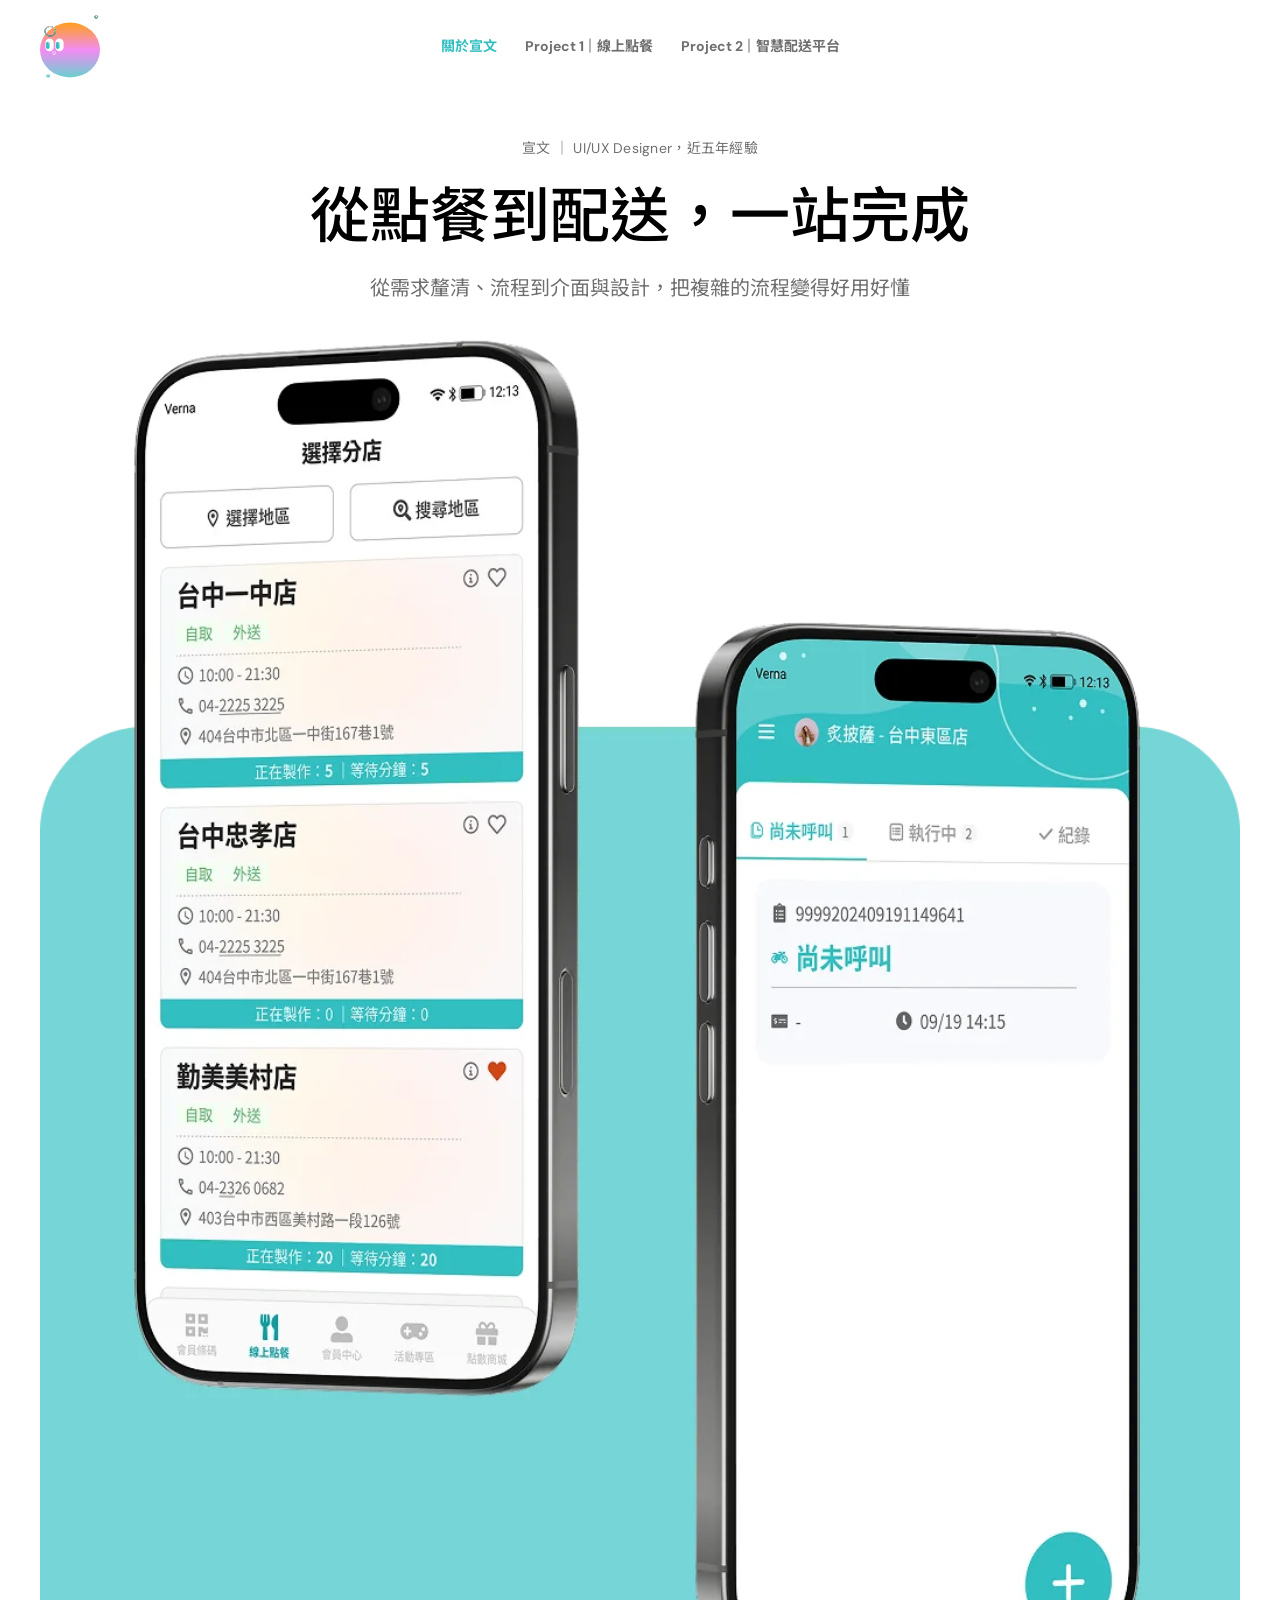
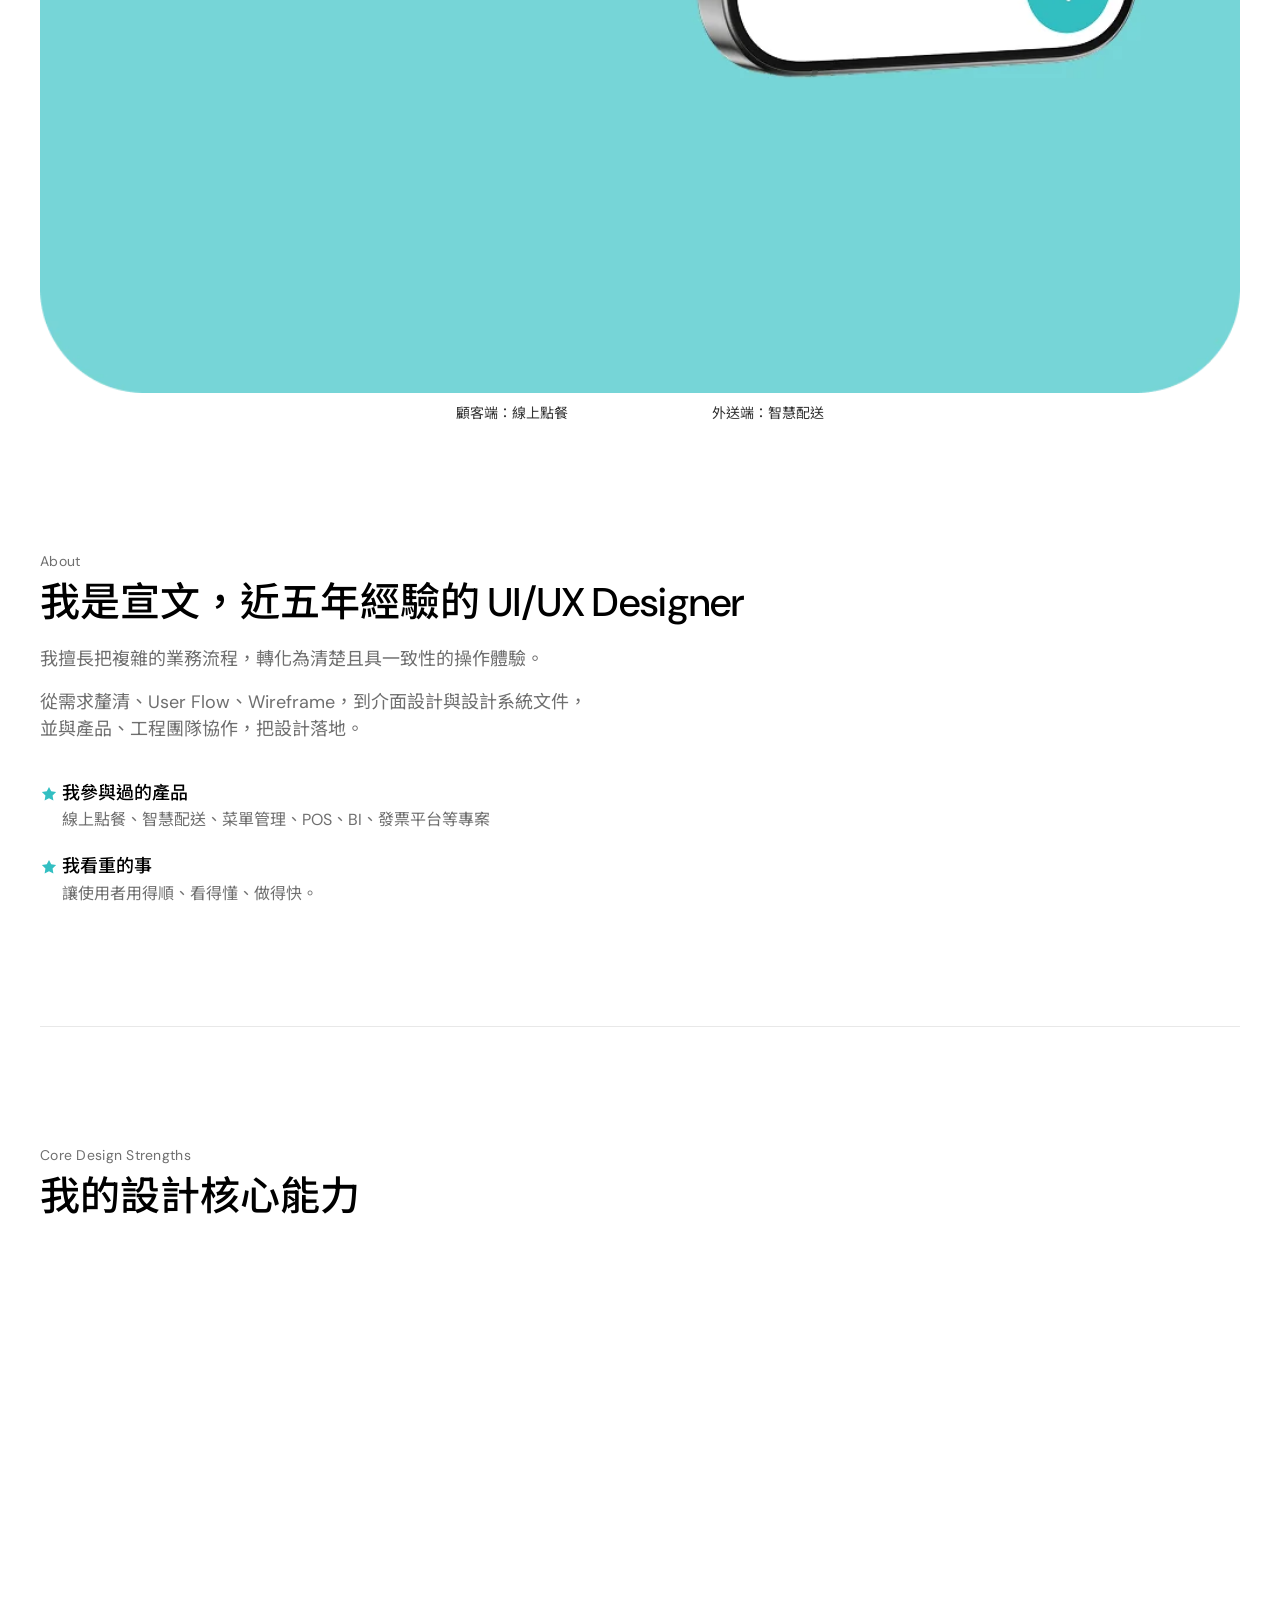
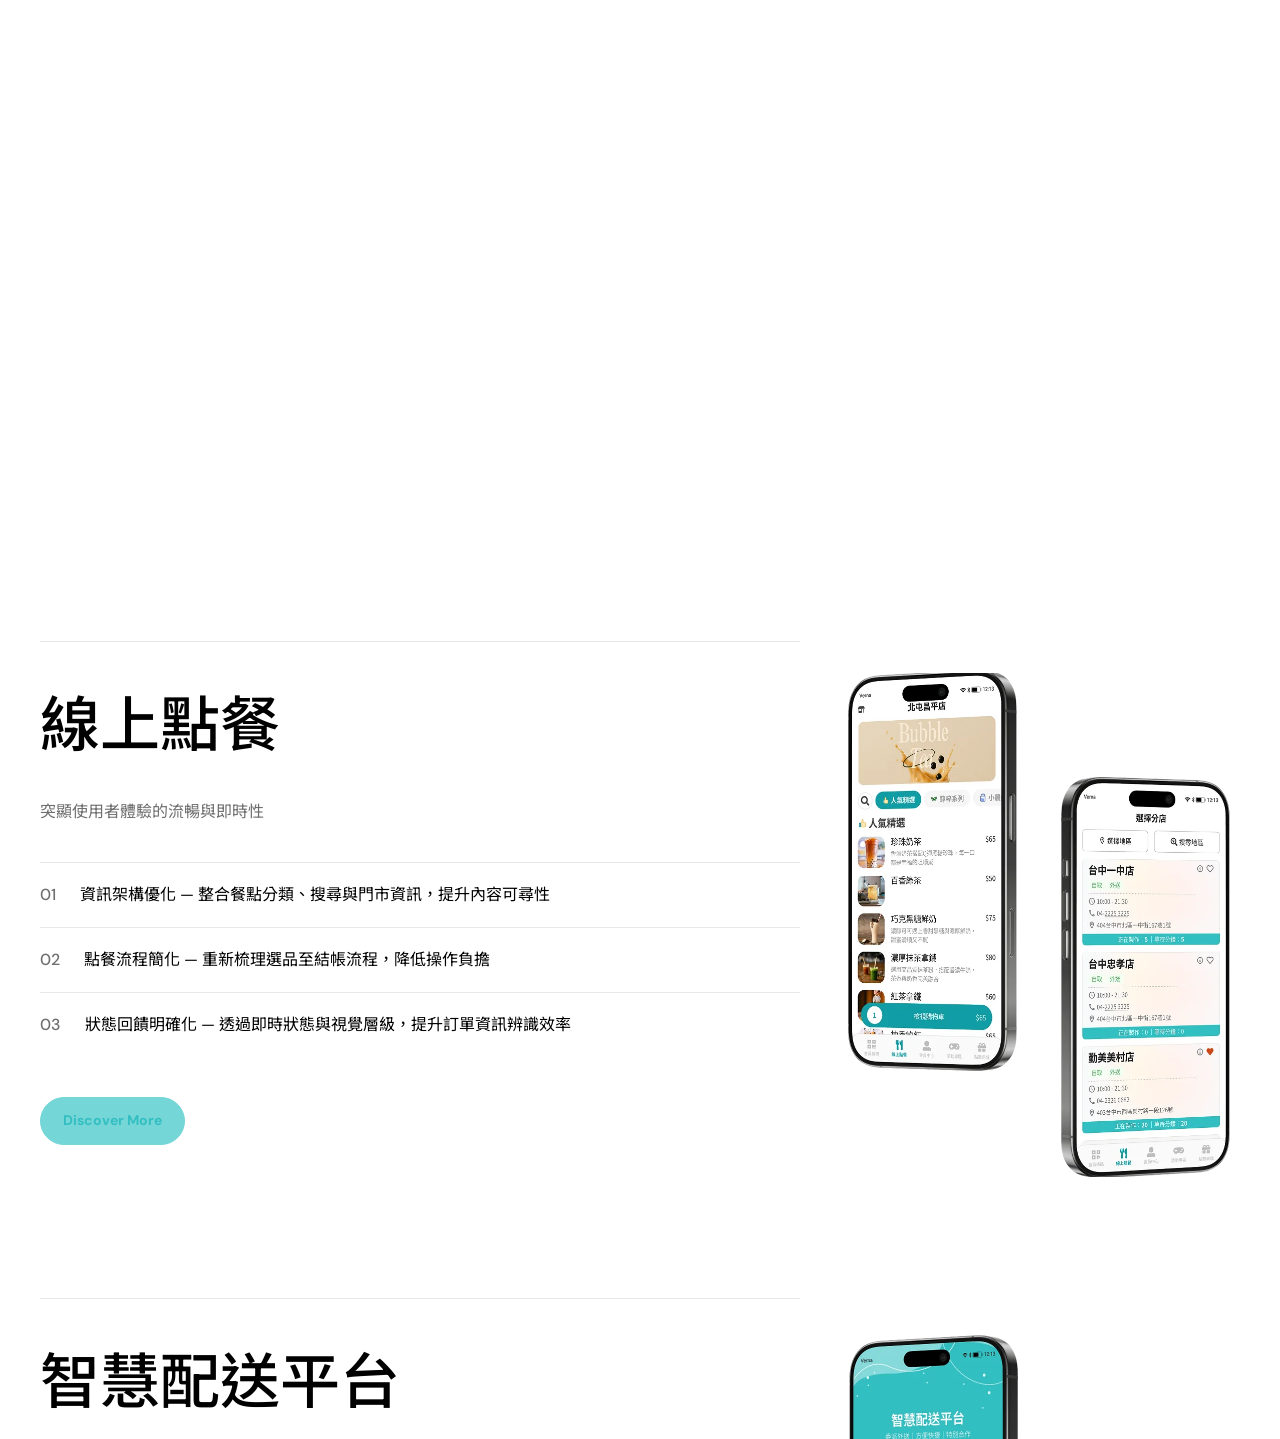
==== commit a834adcf: "CSS 與 JS 引用加上版本號，避免更新後瀏覽器沿用舊快取 Co-Authored-By: Claude Opus 5.5 <noreply@anthropic.com>" ====
--- a/index.html
+++ b/index.html
@@ -9,7 +9,7 @@
   <link rel="preconnect" href="https://fonts.googleapis.com">
   <link rel="preconnect" href="https://fonts.gstatic.com" crossorigin>
   <link rel="stylesheet" href="https://fonts.googleapis.com/css2?family=DM+Sans:wght@400;500;700&family=Noto+Sans+TC:wght@400;500;700&display=swap">
-  <link rel="stylesheet" href="css/style.css">
+  <link rel="stylesheet" href="css/style.css?v=20261108">
   <script>document.documentElement.classList.add('js');</script>
 </head>
 <body>
@@ -170,6 +170,6 @@
   </footer>
 
   <script src="https://cdnjs.cloudflare.com/ajax/libs/gsap/3.12.5/gsap.min.js" defer></script>
-  <script src="js/main.js" defer></script>
+  <script src="js/main.js?v=20261108" defer></script>
 </body>
 </html>
